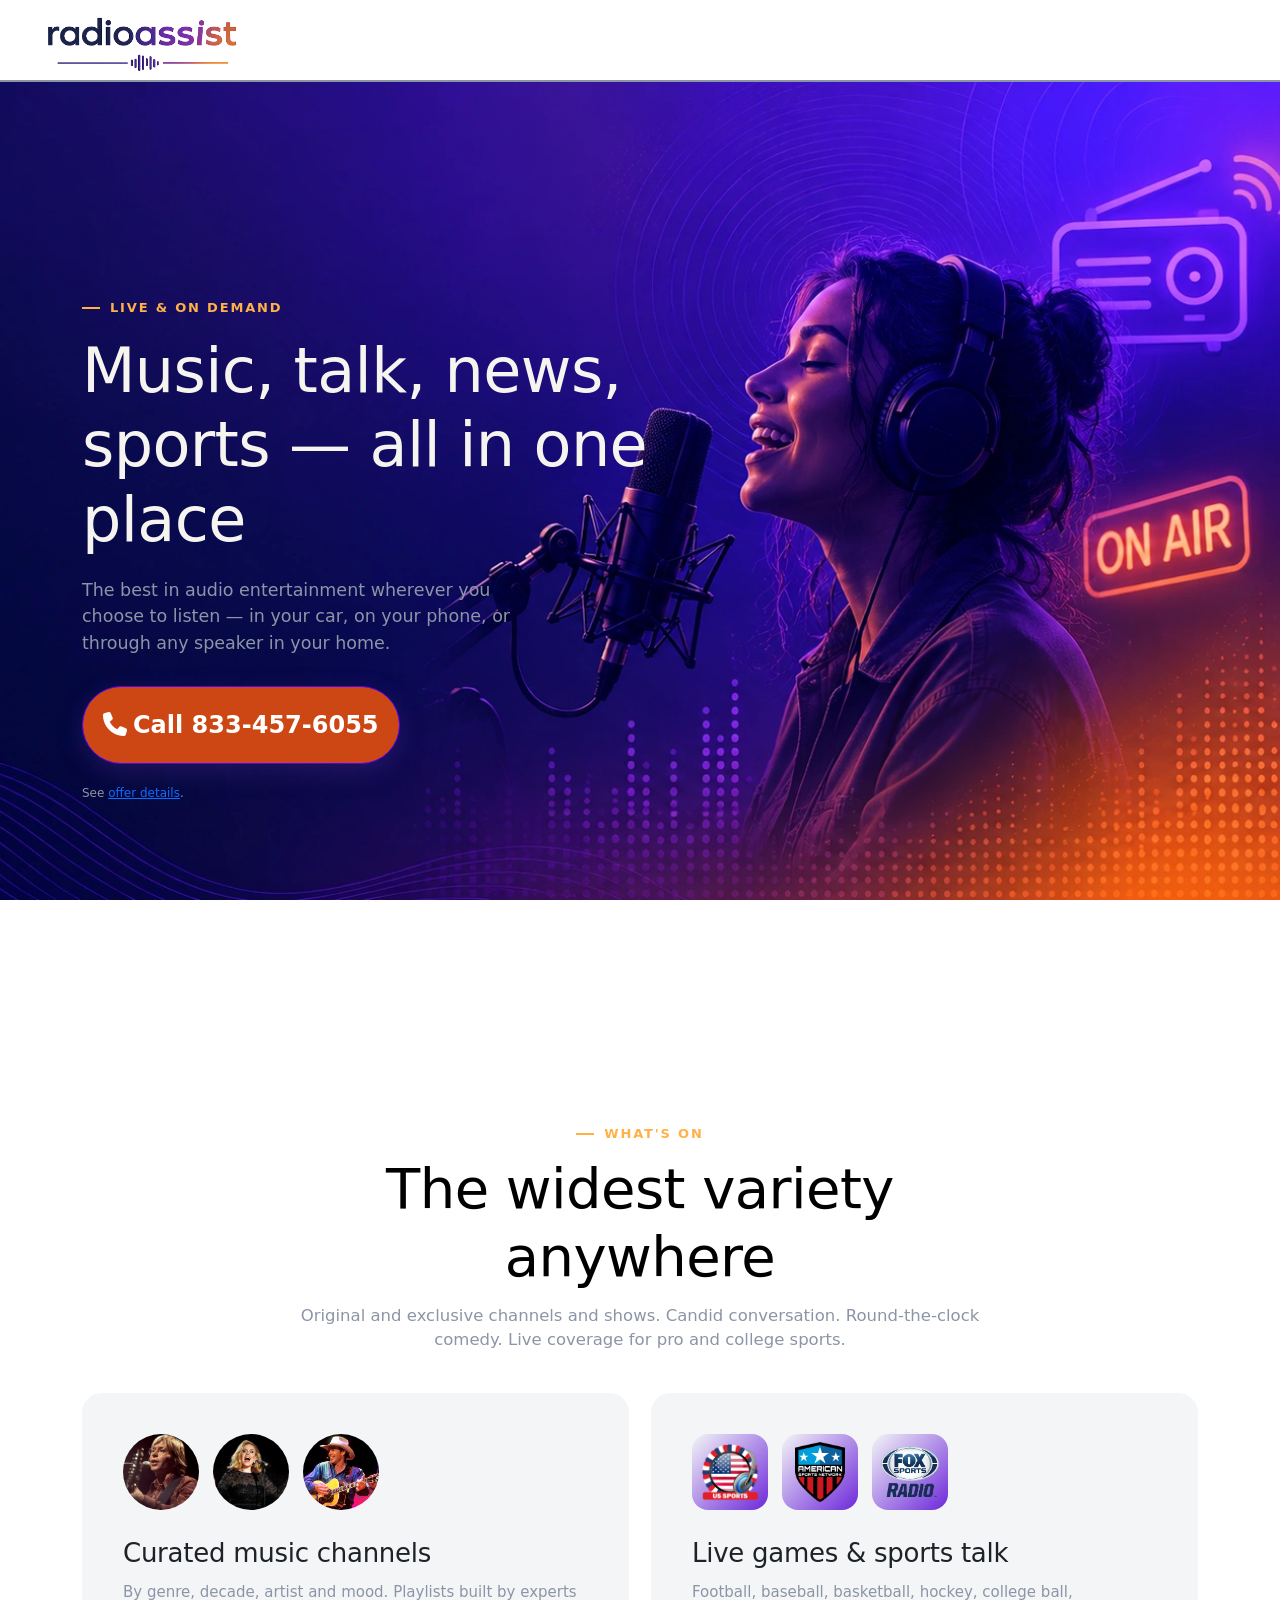
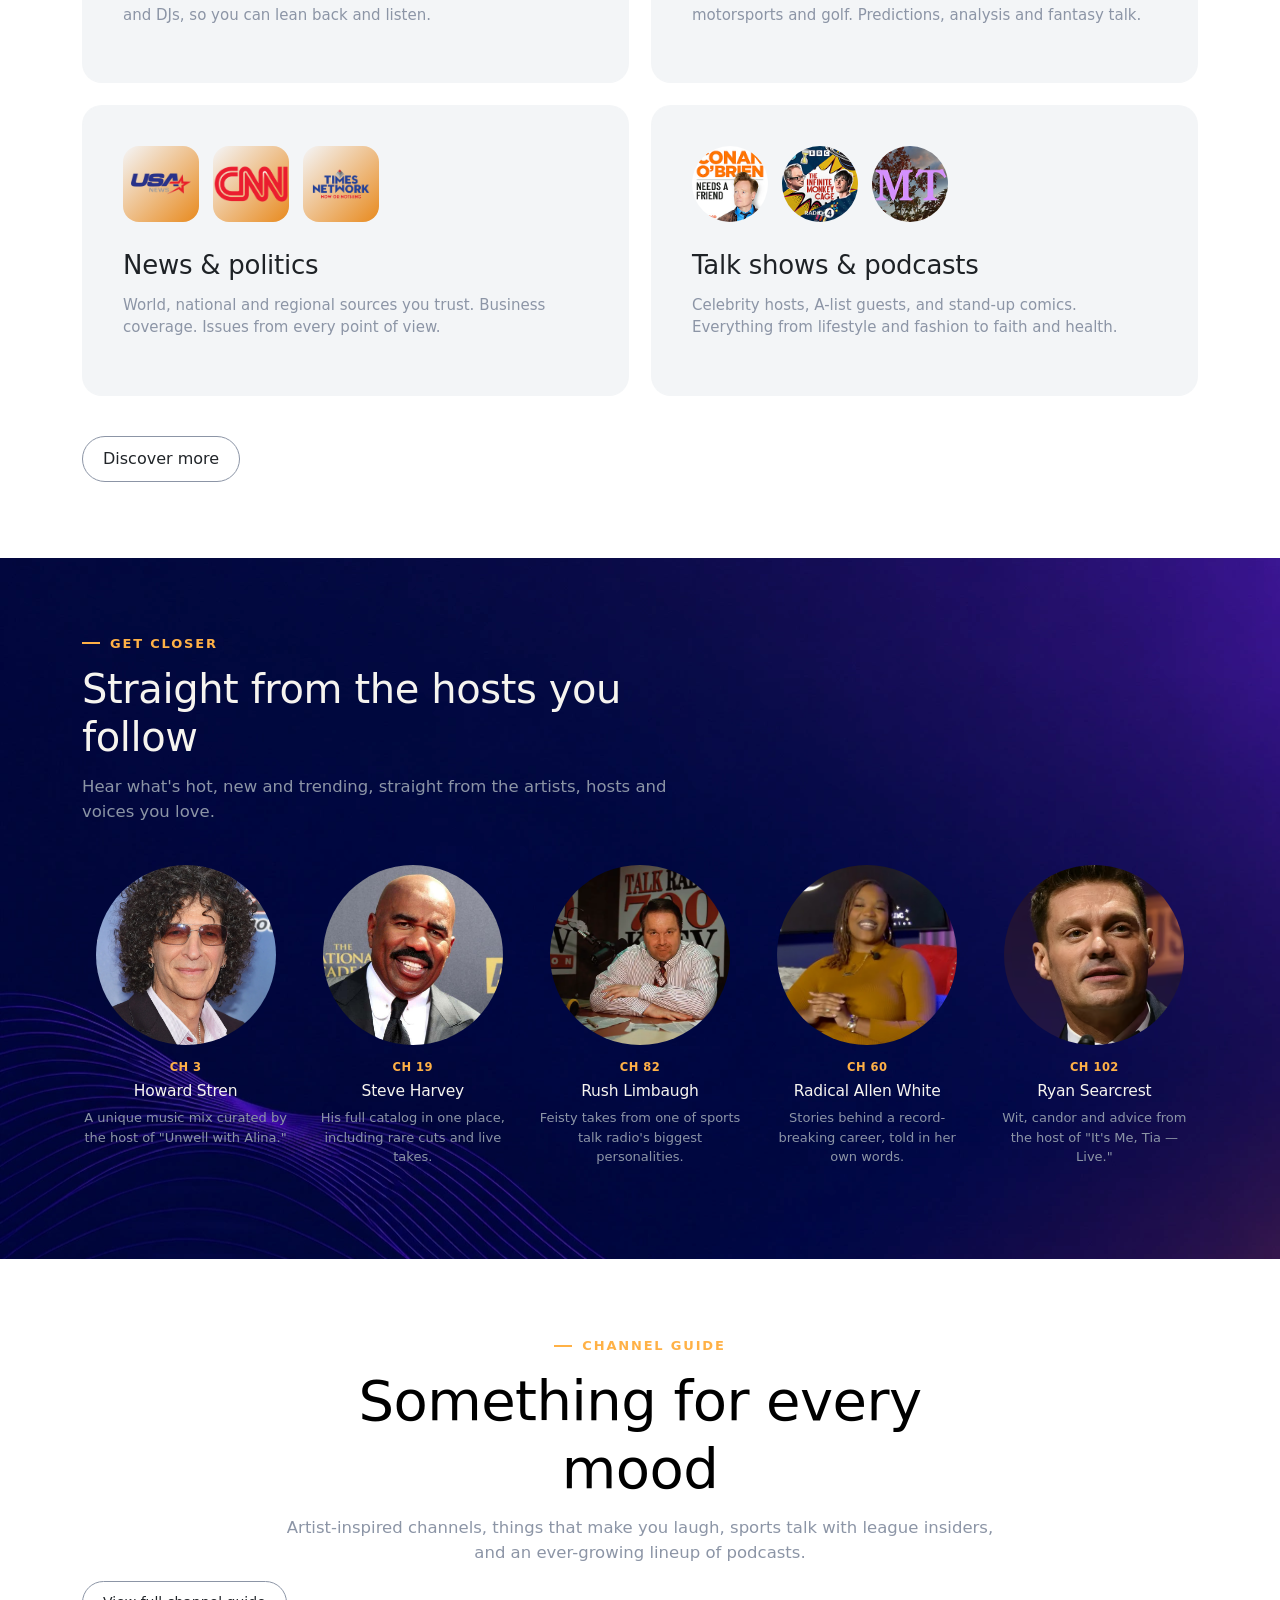
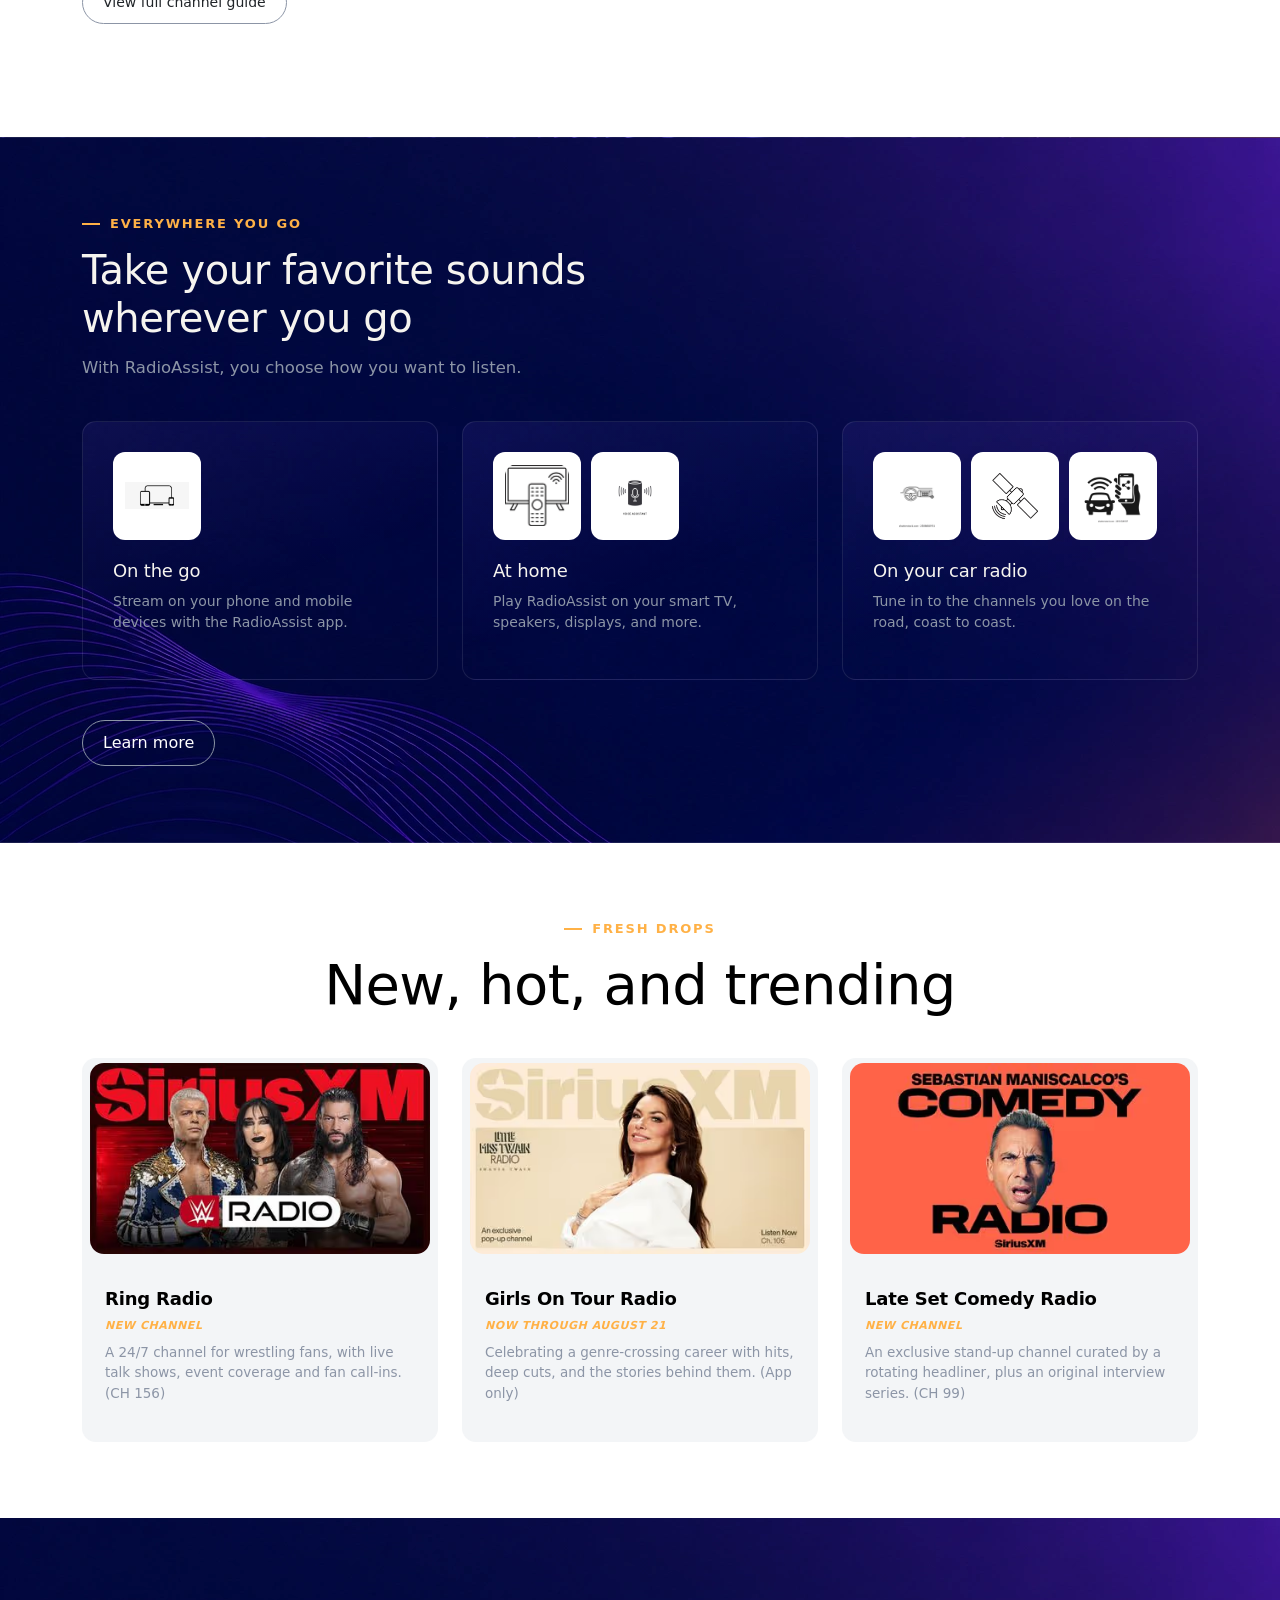
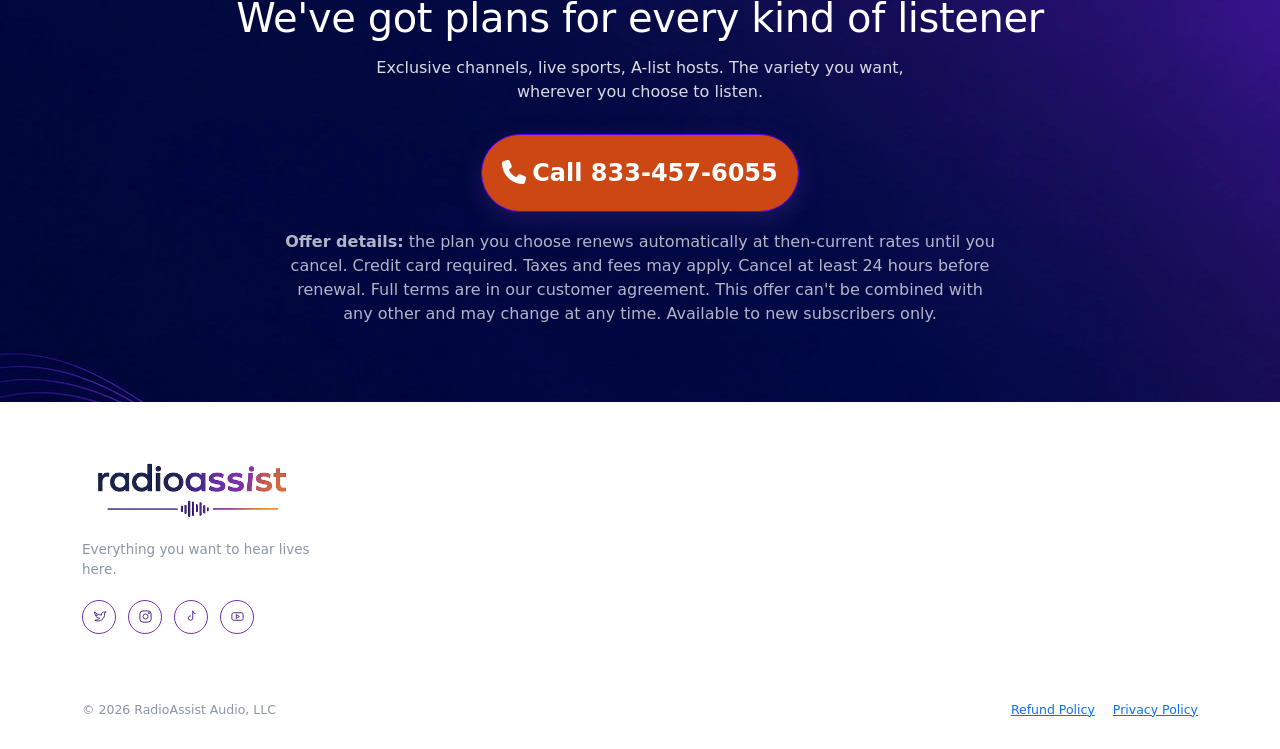
==== index.html @ c37bc94a "Added new hero page" ====
<!DOCTYPE html>
<html lang="en">

<head>
  <meta charset="UTF-8">
  <meta name="viewport" content="width=device-width, initial-scale=1.0">
  <title>RadioAssist — Everything You Want to Hear Lives Here</title>
  <link rel="preconnect" href="https://fonts.googleapis.com">
  <link rel="stylesheet" href="/assets/styles/style.css"/>
  <link href="https://cdn.jsdelivr.net/npm/bootstrap@5.3.8/dist/css/bootstrap.min.css" rel="stylesheet" integrity="sha384-sRIl4kxILFvY47J16cr9ZwB07vP4J8+LH7qKQnuqkuIAvNWLzeN8tE5YBujZqJLB" crossorigin="anonymous">
  <link rel="preload" as="image" href="/assets/images/banner.webp">
  <link rel="preload" as="image" href="/assets/images/banner1.webp">
  <script src="https://cdnjs.cloudflare.com/ajax/libs/jquery/3.7.1/jquery.min.js"></script>
  <link rel="stylesheet" href="https://cdnjs.cloudflare.com/ajax/libs/font-awesome/6.7.2/css/all.min.css">
</head>

<body>

  <div class="stage">
    <div class="mark">
      <img src="[data-uri]" alt="radioassist logo">
    </div>

    <div class="bar" aria-hidden="true">
      <div class="seg g1"></div>
      <div class="seg g1"></div>
      <div class="seg g2"></div>
      <div class="seg g2"></div>
      <div class="seg g3"></div>
      <div class="seg g3"></div>
      <div class="seg g3"></div>
      <div class="seg g4"></div>
      <div class="seg g4"></div>
      <div class="seg g4"></div>
      <div class="seg g4"></div>
      <div class="seg g4"></div>
    </div>

    <p class="word"><b>radio</b>assist</p>
    <p class="status" id="statusText">loading</p>
  </div>



  <div class="main-content hide">
    <header>
      <nav>
        <a href="#" class="logo"><img class="logo" src="/assets/images/logo.png"/></a>
      </nav>
    </header>

    <div id="top"></div>

    <section class="hero">
      <div class="hero-bg"></div>
      <div class="hero-figure"></div>
      <div class="container hero-inner">
        <div class="hero-copy">
          <div class="eyebrow">Live &amp; on demand</div>
          <h1>Music, talk, news, sports — all in one place</h1>
          <p class="lead">The best in audio entertainment wherever you choose to listen — in your car, on your phone, or
            through any speaker in your home.</p>
          <div class="hero-actions">
            <a href="tel:+1833-457-6055" class="btn btn-primary"><i class="fa-solid fa-phone" style="padding-right: 6px;"></i>Call 833-457-6055</a>
            <!-- <a href="#plans" class="btn btn-ghost">Calls Us For Best Offers</a> -->
            <div class="fine">See <a href="#offer-details">offer details</a>.</div>
          </div>
        </div>
      </div>
      <!-- <div class="hero-caption">
        <div class="swatch"></div>
        <div>
          <div class="tag">Live session</div>
          <h4>RadioAssist presents The Wildwood Sessions, live from Austin</h4>
        </div>
      </div> -->
    </section>

    <section id="variety">
      <div class="container">
        <div class="section-head centered">
          <div class="eyebrow">What's on</div>
          <h2 style="color: #000;">The widest variety anywhere</h2>
          <p>Original and exclusive channels and shows. Candid conversation. Round-the-clock comedy. Live coverage for pro
            and college sports.</p>
        </div>
        <div class="variety-grid">
          <div class="variety-card">
            <div class="variety-avatars">
              <div class="avatar"><img src="/assets/images/m1.webp"/></div>
              <div class="avatar"><img src="/assets/images/m2.jpg"/></div>
              <div class="avatar"><img src="/assets/images/m3.webp"/></div>
            </div>
            <h4>Curated music channels</h4>
            <p>By genre, decade, artist and mood. Playlists built by experts and DJs, so you can lean back and listen.</p>
          </div>
          <div class="variety-card">
            <div class="variety-avatars">
              <div class="avatar sports"><img src="/assets/images/s1.png"/></div>
              <div class="avatar sports"><img src="/assets/images/s2.png"/></div>
              <div class="avatar sports"><img src="/assets/images/s3.webp"/></div>
            </div>
            <h4>Live games &amp; sports talk</h4>
            <p>Football, baseball, basketball, hockey, college ball, motorsports and golf. Predictions, analysis and
              fantasy talk.</p>
          </div>
          <div class="variety-card">
            <div class="variety-avatars">
              <div class="avatar news"><img src="/assets/images/n1.png"/></div>
              <div class="avatar news"><img src="/assets/images/n2.png"/></div>
              <div class="avatar news"><img src="/assets/images/n3.png"/></div>
            </div>
            <h4>News &amp; politics</h4>
            <p>World, national and regional sources you trust. Business coverage. Issues from every point of view.</p>
          </div>
          <div class="variety-card">
            <div class="variety-avatars">
              <div class="avatar"><img src="/assets/images/p1.jpg"/></div>
              <div class="avatar"><img src="/assets/images/p2.jpg"/></div>
              <div class="avatar"><img src="/assets/images/p3.jpg"/></div>
            </div>
            <h4>Talk shows &amp; podcasts</h4>
            <p>Celebrity hosts, A-list guests, and stand-up comics. Everything from lifestyle and fashion to faith and
              health.</p>
          </div>
        </div>
        <div class="section-foot"><a href="#mosaic" class="btn btn-ghost">Discover more</a></div>
      </div>
    </section>

    <section style="background-image: url('/assets/images/banner1.webp')">
      <div class="container">
        <div class="section-head">
          <div class="eyebrow">Get closer</div>
          <h2>Straight from the hosts you follow</h2>
          <p>Hear what's hot, new and trending, straight from the artists, hosts and voices you love.</p>
        </div>
        <div class="host-grid">
          <div class="host-card">
            <div class="avatar"><img src="/assets/images/h1.webp"/></div>
            <div class="ch">CH 3</div>
            <h4>Howard Stren</h4>
            <p>A unique music mix curated by the host of "Unwell with Alina."</p>
          </div>
          <div class="host-card">
            <div class="avatar"><img src="/assets/images/h2.jpeg"/></div>
            <div class="ch">CH 19</div>
            <h4>Steve Harvey</h4>
            <p>His full catalog in one place, including rare cuts and live takes.</p>
          </div>
          <div class="host-card">
            <div class="avatar"><img src="/assets/images/h3.webp"/></div>
            <div class="ch">CH 82</div>
            <h4>Rush Limbaugh</h4>
            <p>Feisty takes from one of sports talk radio's biggest personalities.</p>
          </div>
          <div class="host-card">
            <div class="avatar"><img src="/assets/images/h5.jpg"/></div>
            <div class="ch">CH 60</div>
            <h4>Radical Allen White</h4>
            <p>Stories behind a record-breaking career, told in her own words.</p>
          </div>
          <div class="host-card">
            <div class="avatar"><img src="/assets/images/h4.avif"/></div>
            <div class="ch">CH 102</div>
            <h4>Ryan Searcrest</h4>
            <p>Wit, candor and advice from the host of "It's Me, Tia — Live."</p>
          </div>
        </div>
      </div>
    </section>

    <section id="mosaic" style="border-top:1px solid var(--line); border-bottom:1px solid var(--line);">
      <div class="container">
        <div class="carousel-head">
          <div class="section-head centered" style="margin-bottom:0;">
            <div class="eyebrow">Channel guide</div>
            <h2 style="color: #000;">Something for every mood</h2>
            <p>Artist-inspired channels, things that make you laugh, sports talk with league insiders, and an ever-growing
              lineup of podcasts.</p>
          </div>
          <a href="#" class="btn btn-ghost btn-sm">View full channel guide</a>
        </div>
        <!-- <div class="mosaic">
          <div class="mosaic-tile">
            <div class="ch-num">CH 74</div>
            <div class="ch-name">Soul Junction</div>
            <div class="ch-tag">Classic R&amp;B, hosted live</div>
          </div>
          <div class="mosaic-tile">
            <div class="ch-num">CH 146</div>
            <div class="ch-name">Road Dog Radio</div>
            <div class="ch-tag">Trucking talk &amp; trivia</div>
          </div>
          <div class="mosaic-tile">
            <div class="ch-num">CH 99</div>
            <div class="ch-name">Late Set Comedy</div>
            <div class="ch-tag">Stand-up, uncut</div>
          </div>
          <div class="mosaic-tile">
            <div class="ch-num">CH 69</div>
            <div class="ch-name">On Broadway</div>
            <div class="ch-tag">Show tunes &amp; scores</div>
          </div>
          <div class="mosaic-tile">
            <div class="ch-num">CH 460</div>
            <div class="ch-name">Quiet Hours</div>
            <div class="ch-tag">Reflection &amp; sermons</div>
          </div>
          <div class="mosaic-tile">
            <div class="ch-num">CH 84</div>
            <div class="ch-name">College Sports Radio</div>
            <div class="ch-tag">Campus play-by-play</div>
          </div>
          <div class="mosaic-tile">
            <div class="ch-num">CH 87</div>
            <div class="ch-name">Fantasy Desk</div>
            <div class="ch-tag">Fantasy sports talk</div>
          </div>
          <div class="mosaic-tile">
            <div class="ch-num">CH 144</div>
            <div class="ch-name">Seoul Sound</div>
            <div class="ch-tag">K-music &amp; news</div>
          </div>
          <div class="mosaic-tile">
            <div class="ch-num">CH 132</div>
            <div class="ch-name">Business Hour</div>
            <div class="ch-tag">Money &amp; markets</div>
          </div>
          <div class="mosaic-tile">
            <div class="ch-num">CH 103</div>
            <div class="ch-name">Faction Talk</div>
            <div class="ch-tag">Unfiltered opinion</div>
          </div>
          <div class="mosaic-tile">
            <div class="ch-num">CH 2</div>
            <div class="ch-name">Hits Non-Stop</div>
            <div class="ch-tag">Pop, now to next</div>
          </div>
          <div class="mosaic-tile">
            <div class="ch-num">CH 45</div>
            <div class="ch-name">Shade Radio</div>
            <div class="ch-tag">Hip-hop, uncensored</div>
          </div>
          <div class="mosaic-tile">
            <div class="ch-num">CH 8</div>
            <div class="ch-name">Rewind 80s</div>
            <div class="ch-tag">Pop hits, retro era</div>
          </div>
          <div class="mosaic-tile">
            <div class="ch-num">CH 152</div>
            <div class="ch-name">Caliente</div>
            <div class="ch-tag">Tropical Latin hits</div>
          </div>
          <div class="mosaic-tile">
            <div class="ch-num">CH 75</div>
            <div class="ch-name">Bluesville</div>
            <div class="ch-tag">Blues, past &amp; present</div>
          </div>
          <div class="mosaic-tile">
            <div class="ch-num">CH 148</div>
            <div class="ch-name">Radio Classics</div>
            <div class="ch-tag">Vintage drama &amp; comedy</div>
          </div>
          <div class="mosaic-tile">
            <div class="ch-num">CH 110</div>
            <div class="ch-name">House Call Radio</div>
            <div class="ch-tag">Real doctors, real talk</div>
          </div>
          <div class="mosaic-tile">
            <div class="ch-num">CH 56</div>
            <div class="ch-name">The Highway</div>
            <div class="ch-tag">Next-gen country</div>
          </div>
        </div> -->
      </div>
    </section>

    <section style="background-image: url('/assets/images/banner1.webp'); border-top:1px solid var(--line); border-bottom:1px solid var(--line);">
      <div class="container">
        <div class="section-head">
          <div class="eyebrow">Everywhere you go</div>
          <h2>Take your favorite sounds wherever you go</h2>
          <p>With RadioAssist, you choose how you want to listen.</p>
        </div>
        <div class="listen-grid">
          <div class="listen-card">
            <div class="image-holder">          
              <img src="/assets/images/o1.png"/>
            </div>
            <h4>On the go</h4>
            <p>Stream on your phone and mobile devices with the RadioAssist app.</p>
          </div>
          <div class="listen-card">
            <div style="display: flex; column-gap: 10px; flex-wrap: wrap;">
              <div class="image-holder">  
                <img src="/assets/images/o2.jpg"/>
              </div>
              <div class="image-holder">  
                <img src="/assets/images/o3.jpg"/>
              </div>
            </div>
            <h4>At home</h4>
            <p>Play RadioAssist on your smart TV, speakers, displays, and more.</p>
          </div>
          <div class="listen-card">
            <div style="display: flex; column-gap: 10px; flex-wrap: wrap;">
              <div class="image-holder">  
                <img src="/assets/images/o4.webp"/>
              </div>
              <div class="image-holder">  
                <img src="/assets/images/o5.jpg"/>
              </div>
              <div class="image-holder">  
                <img src="/assets/images/o6.webp"/>
              </div>
            </div>
            <h4>On your car radio</h4>
            <p>Tune in to the channels you love on the road, coast to coast.</p>
          </div>
        </div>
        <div class="section-foot"><a href="#" class="btn btn-ghost devices" style="color: #fff;">Learn more</a></div>
      </div>
    </section>

    <section>
      <div class="container">
        <div class="section-head centered">
          <div class="eyebrow">Fresh drops</div>
          <h2 style="color: #000;">New, hot, and trending</h2>
        </div>
        <div class="trend-grid">
          <div class="trend-card">
            <div class="tile-thumb"><img src="/assets/images/b1.avif"/></div>
            <div class="trend-body">
              <h4 style="color: #000;">Ring Radio</h4>
              <div class="tag">New channel</div>
              <p>A 24/7 channel for wrestling fans, with live talk shows, event coverage and fan call-ins. (CH 156)</p>
            </div>
          </div>
          <div class="trend-card">
            <div class="tile-thumb"><img src="/assets/images/b2.avif"/></div>
            <div class="trend-body">
              <h4 style="color: #000;">Girls On Tour Radio</h4>
              <div class="tag">Now through August 21</div>
              <p>Celebrating a genre-crossing career with hits, deep cuts, and the stories behind them. (App only)</p>
            </div>
          </div>
          <div class="trend-card">
            <div class="tile-thumb"><img src="/assets/images/b3.avif"/></div>
            <div class="trend-body">
              <h4 style="color: #000;">Late Set Comedy Radio</h4>
              <div class="tag">New channel</div>
              <p>An exclusive stand-up channel curated by a rotating headliner, plus an original interview series. (CH 99)
              </p>
            </div>
          </div>
        </div>
      </div>
    </section>
    <section class="cta-band" id="plans" style="background-image: url('/assets/images/banner1.webp')">
    <div class="container">
      <h2>We've got plans for every kind of listener</h2>
      <p>Exclusive channels, live sports, A-list hosts. The variety you want, wherever you choose to listen.</p>
      <div class="hero-actions">
        <a href="tel:+1833-457-6055" class="btn btn-primary"><i class="fa-solid fa-phone" style="padding-right: 6px;"></i>Call 833-457-6055</a>
        <!-- <a href="#" class="btn btn-ghost" style="border-color:rgba(255,255,255,0.4);">Calls Us For Best Offers</a> -->
      </div>
      <p class="fine" id="offer-details"><strong>Offer details:</strong> the plan you choose renews automatically at
        then-current rates until you cancel. Credit card required. Taxes and fees may apply. Cancel at least 24 hours
        before renewal. Full terms are in our customer agreement. This offer can't be combined with any other and may
        change at any time. Available to new subscribers only.</p>
    </div>
    </section>

    <footer>
      <div class="container">
        <div class="footer-grid">
          <div class="footer-brand">
            <a href="#top" class="logo"><img class="logo" src="/assets/images/logo.png"/></a>
            <p>Everything you want to hear lives here.</p>
            <div class="social-row">
              <a href="#" aria-label="Twitter"><svg viewBox="0 0 24 24" fill="none" stroke="#F6F4EF" stroke-width="1.6">
                  <path
                    d="M22 4s-.7 2-2 3c1.4 8.6-7.7 15-15.3 11 3-.2 6-1.4 7.6-3.4-3 .3-5.7-1.7-6.6-4.2 1 .2 2 .1 2.8-.2C4.8 9.6 3.6 7 4 4.7c3 3 7 4.8 11.3 5-1-4.3 4.3-6.6 6.7-3.4Z" />
                </svg></a>
              <a href="#" aria-label="Instagram"><svg viewBox="0 0 24 24" fill="none" stroke="#F6F4EF" stroke-width="1.6">
                  <rect x="3" y="3" width="18" height="18" rx="5" />
                  <circle cx="12" cy="12" r="4" />
                  <circle cx="17.5" cy="6.5" r="1" />
                </svg></a>
              <a href="#" aria-label="TikTok"><svg viewBox="0 0 24 24" fill="none" stroke="#F6F4EF" stroke-width="1.6">
                  <path d="M14 3v11.5a3.5 3.5 0 1 1-3-3.46" />
                  <path d="M14 3c.5 2.5 2.3 4.2 4.5 4.4" />
                </svg></a>
              <a href="#" aria-label="YouTube"><svg viewBox="0 0 24 24" fill="none" stroke="#F6F4EF" stroke-width="1.6">
                  <rect x="3" y="6" width="18" height="12" rx="3" />
                  <path d="m10 9 5 3-5 3V9Z" />
                </svg></a>
            </div>
          </div>
        </div>
        <div class="footer-bottom">
          <span>© 2026 RadioAssist Audio, LLC</span>
          <div class="legal-links">
            <a href="refund-policy.html">Refund Policy</a>
            <a href="privacy-policy.html">Privacy Policy</a>
          </div>
        </div>
      </div>
    </footer>
  </div>

  <!-- <script>
    $(function () {
      $('#burgerBtn').on('click', function () { $('#mobileMenu').addClass('open'); });
      $('#closeMenu').on('click', function () { $('#mobileMenu').removeClass('open'); });
      $('#mobileMenu a').on('click', function () { $('#mobileMenu').removeClass('open'); });

      $('#carNext').on('click', function () { $('#carTrack').animate({ scrollLeft: '+=280' }, 300); });
      $('#carPrev').on('click', function () { $('#carTrack').animate({ scrollLeft: '-=280' }, 300); });

      $('a[href^="#"]').on('click', function (e) {
        var id = this.getAttribute('href');
        if (id.length > 1) {
          var target = $(id);
          if (target.length) {
            e.preventDefault();
            $('html, body').animate({ scrollTop: target.offset().top - 60 }, 400);
          }
        }
      });
    });
  </script> -->

  <script>
  // cycle the status word in sync with the same 3.6s loop
  jQuery(document).ready (function() {
    jQuery(".stage").addClass("hide");
    jQuery(".main-content")
        .removeClass("hide")
        .addClass("show");
  });
  const statusEl = document.getElementById('statusText');
  const labels = ['loading', 'loading', 'loading', 'loading', 'loading', 'ready'];
  let i = 0;
  const statusInterval = setInterval(() => {
    const stage = document.querySelector(".stage");

    // Stop updating once the preloader is hidden
    if (stage.classList.contains("hide")) {
        clearInterval(statusInterval);
        return;
    }

    statusEl.textContent = labels[i];
    i = (i + 1) % labels.length;
}, 600);
</script>

</body>

</html>
---- assets/styles/style.css ----
:root {
    --navy: #0D1321;
    --navy-soft: #161F35;
    --navy-deep: #080B15;
    --purple: #4e2a93;
    --violet-dim: #5A44B8;
    --amber: #FFB146;
    --paper: #F6F4EF;
    --slate: #8C95A6;
    --base-surface: #f3f5f7;
    --base-surface-strong: #e5e8ec;
    --slate-dark: #4B5468;
    --line: rgba(246, 244, 239, 0.10);
    --font-display: 'Geist', system-ui, sans-serif;
    --font-body: 'Geist', system-ui, sans-serif;
    --base-contrast: #1e2226;
    --radius: 14px;
    --container: 1320px;
    --link: #1b1533;
    --indigo: #382488;
    --violet: #602DB2;
    --lilac: #8b5fc9;
    --clay: #c9744f;
    --paper-soft: #150f2c;
}

* {
    box-sizing: border-box;
    margin: 0;
    padding: 0;
}

html {
    scroll-behavior: smooth;
}

body {
    font-family: var(--font-body);
    background: var(--navy);
    color: var(--paper) !important;
    line-height: 1.55;
    -webkit-font-smoothing: antialiased;
}

.show{
    display: block !important;
}

.hide{
    display: none !important;
}

.stage {
    display: flex;
    flex-direction: column;
    align-items: center;
    gap: 28px;
    padding: 40px;
    height: 100vh;
    justify-content: center;
    background: radial-gradient(120% 140% at 50% 20%, var(--paper-soft) 0%, #0e0a1f 65%);
}

/* ---------- logo ---------- */
.mark {
    position: relative;
    width: 132px;
    height: 132px;
    filter: drop-shadow(0 0 0px rgba(140, 95, 201, 0));
    animation: markGlow 3.6s ease-in-out infinite;
}

.mark img {
    width: 100%;
    height: 100%;
    display: block;
}

@keyframes markGlow {

    0%,
    83.32% {
        filter: drop-shadow(0 0 0px rgba(160, 110, 220, 0));
        transform: scale(1);
    }

    88% {
        filter: drop-shadow(0 0 22px rgba(170, 120, 230, 0.85));
        transform: scale(1.035);
    }

    94% {
        filter: drop-shadow(0 0 34px rgba(230, 150, 110, 0.75));
        transform: scale(1.05);
    }

    100% {
        filter: drop-shadow(0 0 0px rgba(160, 110, 220, 0));
        transform: scale(1);
    }
}

/* ---------- wordmark ---------- */
.word {
    font-size: 15px;
    letter-spacing: 0.42em;
    text-transform: uppercase;
    color: #cfc4ec;
    opacity: 0.75;
    margin: 0;
}

.word b {
    background: linear-gradient(90deg, var(--lilac), var(--clay), var(--amber));
    -webkit-background-clip: text;
    background-clip: text;
    color: transparent;
    font-weight: 700;
}

/* ---------- segmented bar ---------- */
.bar {
    display: flex;
    gap: 6px;
    padding: 6px;
    border-radius: 10px;
    background: rgba(255, 255, 255, 0.03);
}

.seg {
    width: 14px;
    height: 22px;
    border-radius: 3px;
    background: rgba(255, 255, 255, 0.08);
    border: 1px solid rgba(255, 255, 255, 0.10);
    transition: none;
}

/* Each segment "switches on" at the moment its frame threshold hits,
     and switches off again exactly at loop restart (0%). */
.seg {
    animation-duration: 3.6s;
    animation-iteration-count: infinite;
    animation-timing-function: steps(1, end);
}

.g1 {
    animation-name: onAt1667;
}

/* frame 2 → 2 blocks   */
.g2 {
    animation-name: onAt3333;
}

/* frame 3 → 4 blocks   */
.g3 {
    animation-name: onAt5000;
}

/* frame 4 → 7 blocks   */
.g4 {
    animation-name: onAt6667;
}

/* frame 5 → 12 blocks  */

@keyframes onAt1667 {
    0% {
        background: rgba(255, 255, 255, 0.08);
        box-shadow: none;
    }

    16.67% {
        background: linear-gradient(180deg, var(--lilac), var(--violet));
        box-shadow: 0 0 8px rgba(140, 95, 201, 0.55);
    }

    83.32% {
        background: linear-gradient(180deg, var(--lilac), var(--violet));
        box-shadow: 0 0 8px rgba(140, 95, 201, 0.55);
    }

    88% {
        background: linear-gradient(180deg, var(--amber), var(--clay));
        box-shadow: 0 0 16px rgba(232, 152, 95, 0.85);
    }

    100% {
        background: rgba(255, 255, 255, 0.08);
        box-shadow: none;
    }
}

@keyframes onAt3333 {
    0% {
        background: rgba(255, 255, 255, 0.08);
        box-shadow: none;
    }

    33.33% {
        background: linear-gradient(180deg, var(--lilac), var(--violet));
        box-shadow: 0 0 8px rgba(140, 95, 201, 0.55);
    }

    83.32% {
        background: linear-gradient(180deg, var(--lilac), var(--violet));
        box-shadow: 0 0 8px rgba(140, 95, 201, 0.55);
    }

    88% {
        background: linear-gradient(180deg, var(--amber), var(--clay));
        box-shadow: 0 0 16px rgba(232, 152, 95, 0.85);
    }

    100% {
        background: rgba(255, 255, 255, 0.08);
        box-shadow: none;
    }
}

@keyframes onAt5000 {
    0% {
        background: rgba(255, 255, 255, 0.08);
        box-shadow: none;
    }

    50% {
        background: linear-gradient(180deg, var(--lilac), var(--violet));
        box-shadow: 0 0 8px rgba(140, 95, 201, 0.55);
    }

    83.32% {
        background: linear-gradient(180deg, var(--lilac), var(--violet));
        box-shadow: 0 0 8px rgba(140, 95, 201, 0.55);
    }

    88% {
        background: linear-gradient(180deg, var(--amber), var(--clay));
        box-shadow: 0 0 16px rgba(232, 152, 95, 0.85);
    }

    100% {
        background: rgba(255, 255, 255, 0.08);
        box-shadow: none;
    }
}

@keyframes onAt6667 {
    0% {
        background: rgba(255, 255, 255, 0.08);
        box-shadow: none;
    }

    66.67% {
        background: linear-gradient(180deg, var(--lilac), var(--violet));
        box-shadow: 0 0 8px rgba(140, 95, 201, 0.55);
    }

    83.32% {
        background: linear-gradient(180deg, var(--lilac), var(--violet));
        box-shadow: 0 0 8px rgba(140, 95, 201, 0.55);
    }

    88% {
        background: linear-gradient(180deg, var(--amber), var(--clay));
        box-shadow: 0 0 16px rgba(232, 152, 95, 0.85);
    }

    100% {
        background: rgba(255, 255, 255, 0.08);
        box-shadow: none;
    }
}

.status {
    font-size: 11px;
    letter-spacing: 0.2em;
    color: rgba(207, 196, 236, 0.55);
    text-transform: uppercase;
    height: 14px;
}

img {
    max-width: 100%;
    display: block;
}

a {
    color: inherit;
    text-decoration: none;
}

ul {
    list-style: none;
}

button {
    font-family: inherit;
    cursor: pointer;
    border: none;
    background: none;
    color: inherit;
}

.container {
    max-width: var(--container);
    margin: 0 auto;
    padding: 0 32px;
}

h1,
h2,
h3,
h4 {
    font-family: var(--font-display);
    font-weight: 700;
    line-height: 1.12;
    letter-spacing: -0.01em;
}

.eyebrow {
    font-family: var(--font-display);
    font-size: 13px;
    font-weight: 600;
    letter-spacing: 0.14em;
    text-transform: uppercase;
    color: var(--amber);
    display: flex;
    align-items: center;
    gap: 10px;
}

.eyebrow::before {
    content: "";
    width: 18px;
    height: 2px;
    background: var(--amber);
    display: inline-block;
}

.btn {
    display: inline-flex;
    align-items: center;
    justify-content: center;
    gap: 8px;
    padding: 14px 26px;
    border-radius: 999px;
    font-family: var(--font-display);
    font-weight: 600;
    font-size: 15px;
    transition: transform .18s ease, box-shadow .18s ease, background .18s ease;
    white-space: nowrap;
}

.btn-primary {
    background: #cd4715 !important;
    color: #fff;
    box-shadow: 0 8px 24px rgb(78 42 147 / 35%);
    border: 1px solid #5500f7 !important;
    font-size: 24px !important;
    font-weight: bold !important;
    padding: 20px !important;
    border-radius: 40px !important;
}

.btn-primary:hover {
    transform: translateY(-2px);
    box-shadow: 0 12px 30px rgba(123, 92, 250, 0.45);
}

.btn-ghost {
    background: transparent;
    color: var(--paper);
    border: 1px solid var(--line);
}

.btn-ghost:hover {
    background: rgba(246, 244, 239, 0.06);
}

.btn-amber {
    background: var(--amber);
    color: var(--navy);
}

.btn-amber:hover {
    transform: translateY(-2px);
}

.btn-sm {
    padding: 10px 20px;
    font-size: 13.5px;
}

section {
    padding: 76px 0;
    position: relative;
}

.section-head {
    max-width: 640px;
    margin-bottom: 40px;
}

.section-head.centered {
    max-width: 720px;
    margin-left: auto;
    margin-right: auto;
    text-align: center;
}

.section-head.centered .eyebrow {
    justify-content: center;
}

.section-head.centered h2 {
    font-size: clamp(34px, 5vw, 56px);
}

.section-head h2 {
    font-size: clamp(28px, 3.6vw, 40px);
    margin-top: 12px;
}

.section-head p {
    color: var(--slate);
    font-size: 16.5px;
    margin-top: 14px;
}

.section-foot {
    margin-top: 40px;
}

.avatar {
    width: 100%;
    aspect-ratio: 1/1;
    border-radius: 50% !important;
    display: flex;
    align-items: center;
    justify-content: center;
    font-family: var(--font-display);
    font-weight: 700;
    color: #fff;
    font-size: 15px;
    flex-shrink: 0;
}

.tile-thumb {
    width: 100%;
    aspect-ratio: 4/3;
    border-radius: var(--radius);
    display: flex;
    align-items: center;
    justify-content: center;
    font-family: var(--font-display);
    font-weight: 700;
    color: rgba(255, 255, 255, 0.9);
    font-size: 14px;
}

.utility-bar {
    background: var(--navy-deep);
    border-bottom: 1px solid var(--line);
    font-size: 13px;
}

.utility-bar .container {
    display: flex;
    align-items: center;
    justify-content: space-between;
    padding-top: 9px;
    padding-bottom: 9px;
}

.utility-bar .u-left {
    display: flex;
    gap: 22px;
    color: var(--slate);
}

.utility-bar .u-left a:hover {
    color: var(--paper);
}

.utility-bar .u-right a {
    font-weight: 600;
    color: var(--amber);
}

@media (max-width:680px) {
    .utility-bar .u-left {
        display: none;
    }
}

header {
    position: sticky;
    top: 0;
    z-index: 100;
    background: #fff;
    border-bottom: 2px solid var(--slate);
}

nav {
    display: flex;
    align-items: center;
    gap: 28px;
    padding: 16px 32px 0px;
    max-width: var(--container);
    backdrop-filter: blur(14px);
    border-bottom: 1px solid var(--line);
}

.logo {
    display: flex;
    align-items: center;
    gap: 10px;
    font-weight: 700;
    font-size: 20px;
    letter-spacing: -0.02em;
    flex-shrink: 0;
    width: 220px;
}

.nav-links {
    display: flex;
    gap: 26px;
    align-items: center;
    flex: 1;
}

.nav-links a {
    font-size: 14px;
    font-weight: 500;
    color: var(--slate);
    transition: color .15s ease;
}

.nav-links a:hover {
    color: var(--paper);
}

.nav-search {
    display: flex;
    align-items: center;
    gap: 8px;
    border: 1px solid var(--line);
    border-radius: 999px;
    padding: 8px 14px;
    color: var(--slate);
    font-size: 13.5px;
    width: 190px;
}

.nav-search svg {
    width: 15px;
    height: 15px;
    flex-shrink: 0;
}

.nav-search input {
    background: transparent;
    border: none;
    outline: none;
    color: var(--paper);
    font-size: 13.5px;
    width: 100%;
}

.nav-cta {
    display: flex;
    align-items: center;
    gap: 10px;
    flex-shrink: 0;
}

.burger {
    display: none;
    flex-direction: column;
    gap: 5px;
}

.burger span {
    width: 22px;
    height: 2px;
    background: var(--paper);
}

@media (max-width:980px) {
    .nav-search {
        display: none;
    }
}

@media (max-width:780px) {
    .nav-links {
        display: none;
    }

    .burger {
        display: flex;
    }
}

/* ===== HERO: full-bleed overlay layout ===== */
.hero {
    position: relative;
    overflow: hidden;
    min-height: 88vh;
    display: flex;
    align-items: center;
    isolation: isolate;
}

.hero-bg {
    position: absolute;
    inset: 0;
    z-index: 0;
    background: url("/assets/images/banner.webp"), radial-gradient(ellipse 60% 80% at 78% 30%, rgba(123, 92, 250, 0.55), transparent 60%),
        radial-gradient(ellipse 50% 60% at 95% 85%, rgba(255, 177, 70, 0.35), transparent 55%),
        linear-gradient(115deg, #0F1235 0%, #16113A 45%, #1B1035 100%);;
    background-size: cover;
    background-position: center right;
    background-repeat: no-repeat;
    background-attachment: fixed;
}

.hero-figure {
    position: absolute;
    z-index: 1;
    right: -4%;
    bottom: -6%;
    width: 52%;
    max-width: 620px;
    aspect-ratio: 3/4;
    pointer-events: none;
}


.hero-inner {
    position: relative;
    z-index: 2;
    width: 100%;
    padding: 140px 0 170px;
}

.hero-copy {
    max-width: 620px;
}

.hero h1 {
    font-size: clamp(36px, 5vw, 62px);
    margin-top: 16px;
}

.hero p.lead {
    margin-top: 20px;
    font-size: 17.5px;
    color: var(--slate);
    max-width: 460px;
}

.hero-actions {
    display: flex;
    gap: 14px;
    margin-top: 30px;
    flex-wrap: wrap;
    align-items: center;
}

.hero-actions .fine {
    font-size: 12px;
    color: var(--slate);
    width: 100%;
    margin-top: 6px;
}

.hero-actions .fine a {
    text-decoration: underline;
}

.hero-caption {
    position: absolute;
    left: 32px;
    bottom: 30px;
    z-index: 3;
    display: flex;
    align-items: center;
    gap: 12px;
}

.hero-caption .swatch {
    width: 44px;
    height: 44px;
    border-radius: 10px;
    flex-shrink: 0;
    background: linear-gradient(135deg, var(--amber), var(--purple));
}

.hero-caption .tag {
    font-size: 10.5px;
    color: var(--amber);
    font-weight: 700;
    letter-spacing: .06em;
    text-transform: uppercase;
}

.hero-caption h4 {
    font-size: 14.5px;
    margin-top: 3px;
    font-weight: 600;
    max-width: 320px;
    line-height: 1.3;
}

@media (max-width:780px) {
    .hero {
        min-height: auto;
    }

    .hero-inner {
        padding: 100px 0 210px;
    }

    .hero-figure {
        width: 78%;
        right: -10%;
        bottom: -4%;
        opacity: .55;
    }

    .hero-caption {
        left: 20px;
        right: 20px;
        bottom: 20px;
    }

    .hero-caption h4 {
        max-width: none;
    }
}

.variety-grid {
    display: grid;
    grid-template-columns: repeat(2, 1fr);
    gap: 22px;
}

.variety-card {
    background: var(--base-surface);
    border: 1px solid var(--line);
    border-radius: 20px;
    padding: 40px;
    transition: transform .2s ease, border-color .2s ease;
}

.variety-card:hover {
    transform: translateY(-4px);
    border-color: rgba(123, 92, 250, 0.4);
    background: var(--base-surface-strong);
}

.variety-avatars {
    display: flex;
    gap: 14px;
}

.variety-avatars .avatar {
    width: 76px;
    height: 76px;
    font-size: 16px;
}

.avatar img {
    object-fit: cover;
    width: 100%;
    height: 100%;
    border-radius: 50%;
    transition: transform 0.3s ease;
}

.sports {
    border-radius: 16px !important;
    background: linear-gradient(135deg, #f4f5f7, #6D28D9);
}

.news {
    border-radius: 16px !important;
    background: linear-gradient(135deg, #f4f5f7, #E88A1E);
}

.avatar.sports img,
.avatar.news img {
    object-fit: contain !important;
    height: 60px;
    border-radius: 16px !important;
    transition: transform 0.3s ease;
}

.variety-card h4 {
    font-size: 26px;
    margin-top: 28px;
    color: var(--base-contrast);
}

.variety-card h4:hover {
    text-decoration: underline;
}

.variety-card .avatar img:hover {
    transform: scale(1.05);
}

.variety-card p {
    font-size: 15px;
    color: var(--slate);
    margin-top: 12px;
    max-width: 460px;
}

.btn-ghost {
    padding: 10px 20px !important;
    border: 1px solid var(--slate) !important;
    border-radius: 100px !important;
}

.btn-ghost:hover {
    color: #000 !important;
}

.carousel-head {
    align-items: flex-end;
    justify-content: space-between;
    margin-bottom: 36px;
    flex-wrap: wrap;
    gap: 20px;
}

.carousel-arrows {
    display: flex;
    gap: 10px;
}

.carousel-arrows button {
    width: 40px;
    height: 40px;
    border-radius: 50%;
    border: 1px solid var(--line);
    display: flex;
    align-items: center;
    justify-content: center;
}

.carousel-arrows button:hover {
    background: rgba(246, 244, 239, 0.06);
}

.carousel-track {
    display: flex;
    gap: 20px;
    overflow-x: auto;
    scroll-behavior: smooth;
    padding-bottom: 10px;
    scrollbar-width: none;
}

.carousel-track::-webkit-scrollbar {
    display: none;
}

.session-card {
    flex: 0 0 240px;
}

.session-card .tile-thumb {
    position: relative;
}

.play-btn {
    position: absolute;
    inset: 0;
    margin: auto;
    width: 46px;
    height: 46px;
    border-radius: 50%;
    background: rgba(8, 11, 21, 0.55);
    border: 1px solid rgba(255, 255, 255, 0.4);
    display: flex;
    align-items: center;
    justify-content: center;
}

.play-btn svg {
    width: 16px;
    height: 16px;
    margin-left: 2px;
}

.session-card h4 {
    font-size: 15.5px;
    margin-top: 14px;
}

.session-card p {
    font-size: 13px;
    color: var(--slate);
    margin-top: 6px;
}

.host-grid {
    display: grid;
    grid-template-columns: repeat(5, 1fr);
    gap: 20px;
}

.host-card {
    text-align: center;
}

.host-card .avatar {
    width: 180px;
    height: 180px;
    margin: 0 auto;
    font-size: 18px;
}

.host-card .avatar img {
    transition: transform 0.3s ease;
}

.host-card .avatar:hover img {
    transform: scale(1.05);
}

.host-card .ch {
    font-size: 11.5px;
    color: var(--amber);
    font-weight: 700;
    margin-top: 14px;
    letter-spacing: .04em;
}

.host-card h4 {
    font-size: 15.5px;
    margin-top: 6px;
}

.host-card p {
    font-size: 13px;
    color: var(--slate);
    margin-top: 8px;
}

.mood-grid {
    display: grid;
    grid-template-columns: 0.85fr 1.5fr;
    gap: 56px;
    align-items: center;
}

.mood-left .eyebrow {
    margin-bottom: 0;
}

.mood-left h2 {
    font-size: clamp(28px, 3.6vw, 40px);
    margin-top: 12px;
}

.mood-left p {
    color: var(--slate);
    font-size: 16.5px;
    margin-top: 14px;
}

.mood-left .btn {
    margin-top: 26px;
}

.mood-art {
    margin-top: 32px;
    border-radius: 20px;
    overflow: hidden;
    position: relative;
    aspect-ratio: 4/5;
    background: linear-gradient(155deg, var(--purple) 0%, var(--violet-dim) 55%, var(--navy-deep) 100%);
}

.mood-art::before {
    content: "";
    position: absolute;
    inset: 0;
    background: radial-gradient(circle at 25% 20%, rgba(255, 177, 70, 0.5), transparent 45%),
        radial-gradient(circle at 80% 85%, rgba(123, 92, 250, 0.5), transparent 50%);
}

.mood-art .mood-art-label {
    position: absolute;
    left: 20px;
    bottom: 20px;
    z-index: 2;
    font-family: var(--font-display);
    font-weight: 700;
    font-size: 15px;
    background: rgba(8, 11, 21, 0.55);
    padding: 8px 14px;
    border-radius: 999px;
}

.mood-marquee {
    display: flex;
    flex-direction: column;
    gap: 16px;
    overflow: hidden;
}

.marquee-row {
    overflow: hidden;
    width: 100%;
    -webkit-mask-image: linear-gradient(90deg, transparent, #000 6%, #000 94%, transparent);
    mask-image: linear-gradient(90deg, transparent, #000 6%, #000 94%, transparent);
}

.marquee-track {
    display: flex;
    gap: 14px;
    width: max-content;
    will-change: transform;
}

.marquee-track.dir-left {
    animation: marquee-left 38s linear infinite;
}

.marquee-track.dir-right {
    animation: marquee-right 38s linear infinite;
}

.marquee-row:hover .marquee-track {
    animation-play-state: paused;
}

@keyframes marquee-left {
    from {
        transform: translateX(0);
    }

    to {
        transform: translateX(-50%);
    }
}

@keyframes marquee-right {
    from {
        transform: translateX(-50%);
    }

    to {
        transform: translateX(0);
    }
}

.mosaic-tile {
    background: var(--navy-soft);
    border: 1px solid var(--line);
    border-radius: 12px;
    padding: 16px;
    display: flex;
    flex-direction: column;
    gap: 6px;
    width: 190px;
    flex-shrink: 0;
    transition: border-color .18s ease, transform .18s ease;
}

.mosaic-tile:hover {
    border-color: rgba(123, 92, 250, 0.45);
    transform: translateY(-2px);
}

.mosaic-tile .ch-num {
    font-size: 11px;
    color: var(--slate);
    font-weight: 600;
}

.mosaic-tile .ch-name {
    font-family: var(--font-display);
    font-weight: 700;
    font-size: 14px;
}

.mosaic-tile .ch-tag {
    font-size: 12px;
    color: var(--slate);
}

.trend-grid {
    display: grid;
    grid-template-columns: repeat(3, 1fr);
    gap: 24px;
}

.trend-card {
    background: var(--base-surface);
    border: 1px solid var(--line);
    border-radius: var(--radius);
    overflow: hidden;
}

.trend-card:hover {
    background: var(--base-surface-strong);

}

.trend-card .tile-thumb {
    aspect-ratio: 16/9;
    border-radius: 0;
}

.trend-card .tile-thumb img {
    object-fit: cover;
    width: 96%;
    border-radius: 14px;
    transition: transform 0.3s ease;
}

.trend-card:hover img {
    transform: scale(1.05);
}

.trend-body {
    padding: 22px;
}

.trend-body .tag {
    font-size: 11px;
    color: var(--amber);
    font-weight: 700;
    text-transform: uppercase;
    letter-spacing: .05em;
    font-style: italic;
}

.trend-body h4 {
    font-size: 18px;
    margin-top: 8px;
    font-weight: 800;
}

.trend-card:hover h4 {
    text-decoration: underline;
}

.trend-body p {
    font-size: 13.5px;
    color: var(--slate);
    margin-top: 8px;
}

.listen-grid {
    display: grid;
    grid-template-columns: repeat(3, 1fr);
    gap: 24px;
}

.listen-card {
    border: 1px solid var(--line);
    border-radius: var(--radius);
    padding: 30px;
    background: linear-gradient(160deg, rgba(123, 92, 250, 0.10), transparent 60%);
}

.listen-card .image-holder {
    width: 88px;
    height: 88px;
    border-radius: 12px;
    background: #fff;
    display: flex;
    align-items: center;
    justify-content: center;
    margin-bottom: 20px;
    padding: 12px;
}

.listen-card .image-holder img {
    object-fit: contain;
    -o-object-fit: 100%;
    width: 100%;
    height: 100%;
    border-radius: 12px;
    transition: transform 0.3s ease;
}

.devices:hover {
    color: #fff !important;
    text-decoration: underline !important;
}

.listen-card:hover img {
    transform: scale(1.05);
}



.listen-card h4 {
    font-size: 18px;
}

.listen-card p {
    font-size: 14px;
    color: var(--slate);
    margin-top: 10px;
}

.cta-band {
    background: linear-gradient(135deg, var(--purple), var(--violet-dim));
    text-align: center;
}

.cta-band h2 {
    font-size: clamp(26px, 3.6vw, 40px);
    color: #fff;
}

.cta-band p {
    color: rgba(255, 255, 255, 0.85);
    margin-top: 14px;
    max-width: 560px;
    margin-left: auto;
    margin-right: auto;
}

.cta-band .hero-actions {
    justify-content: center;
    margin-top: 30px;
}

.cta-band .fine {
    color: rgba(255, 255, 255, 0.7);
    max-width: 720px;
    margin: 18px auto 0;
    text-align: center;
}

.cta-band .fine a {
    color: #fff;
}

footer {
    padding: 60px 0 30px;
}

.footer-grid {
    display: grid;
    grid-template-columns: 1.3fr repeat(4, 1fr);
    gap: 30px;
    padding-bottom: 44px;
    border-bottom: 1px solid var(--line);
}

.footer-grid h5 {
    font-family: var(--font-display);
    font-size: 12.5px;
    margin-bottom: 16px;
    color: var(--paper);
    letter-spacing: .04em;
    text-transform: uppercase;
}

.footer-grid li {
    margin-bottom: 10px;
}

.footer-grid a {
    color: var(--slate);
    font-size: 13.5px;
}

.footer-grid a:hover {
    color: var(--paper);
}

.footer-brand p {
    color: var(--slate);
    font-size: 13.5px;
    margin-top: 14px;
    max-width: 250px;
}

.social-row {
    display: flex;
    gap: 12px;
    margin-top: 20px;
}

.social-row a {
    width: 34px;
    height: 34px;
    border-radius: 50%;
    border: 1px solid rgb(116 49 169);
    display: flex;
    align-items: center;
    justify-content: center;
}

.social-row a:hover {
    border-color: var(--purple);
    background-color: rgb(116 49 169);
}

.social-row a:hover svg {
    stroke: #fff;
}

.social-row svg {
    width: 15px;
    height: 15px;
    stroke: #4e2d92;
}

.footer-bottom {
    display: flex;
    justify-content: space-between;
    align-items: center;
    padding-top: 22px;
    color: var(--slate);
    font-size: 12.5px;
    flex-wrap: wrap;
    gap: 14px;
}

.footer-bottom .legal-links {
    display: flex;
    gap: 18px;
    flex-wrap: wrap;
}

.mobile-menu {
    display: none;
    position: fixed;
    inset: 0;
    z-index: 200;
    background: var(--navy);
    padding: 26px 32px;
    flex-direction: column;
}

.mobile-menu.open {
    display: flex;
}

.mobile-menu .close-row {
    display: flex;
    justify-content: flex-end;
}

.mobile-menu .close-btn {
    font-size: 28px;
    color: var(--paper);
}

.mobile-menu a {
    font-family: var(--font-display);
    font-size: 22px;
    font-weight: 600;
    padding: 14px 0;
    border-bottom: 1px solid var(--line);
}

.mobile-menu .btn {
    margin-top: 26px;
}

@media (max-width: 980px) {
    .hero .container {
        grid-template-columns: 1fr;
    }

    .host-grid {
        grid-template-columns: repeat(3, 1fr);
    }

    .mosaic {
        grid-template-columns: repeat(3, 1fr);
    }

    .trend-grid {
        grid-template-columns: 1fr;
    }

    .listen-grid {
        grid-template-columns: 1fr;
    }

    .footer-grid {
        grid-template-columns: repeat(3, 1fr);
    }
}

@media (max-width: 680px) {
    section {
        padding: 64px 0;
    }

    .variety-card {
        padding: 28px;
    }

    .host-grid {
        grid-template-columns: auto;
    }

    .mosaic {
        grid-template-columns: repeat(2, 1fr);
    }

    .footer-grid {
        grid-template-columns: repeat(2, 1fr);
    }

    .footer-bottom {
        flex-direction: column;
        align-items: flex-start;
    }

    .variety-avatars .avatar {
        width: 70px;
        height: 70px;
    }
}

@media (max-width: 767px) {
    .variety-grid {
        grid-template-columns: 1fr;
    }
}
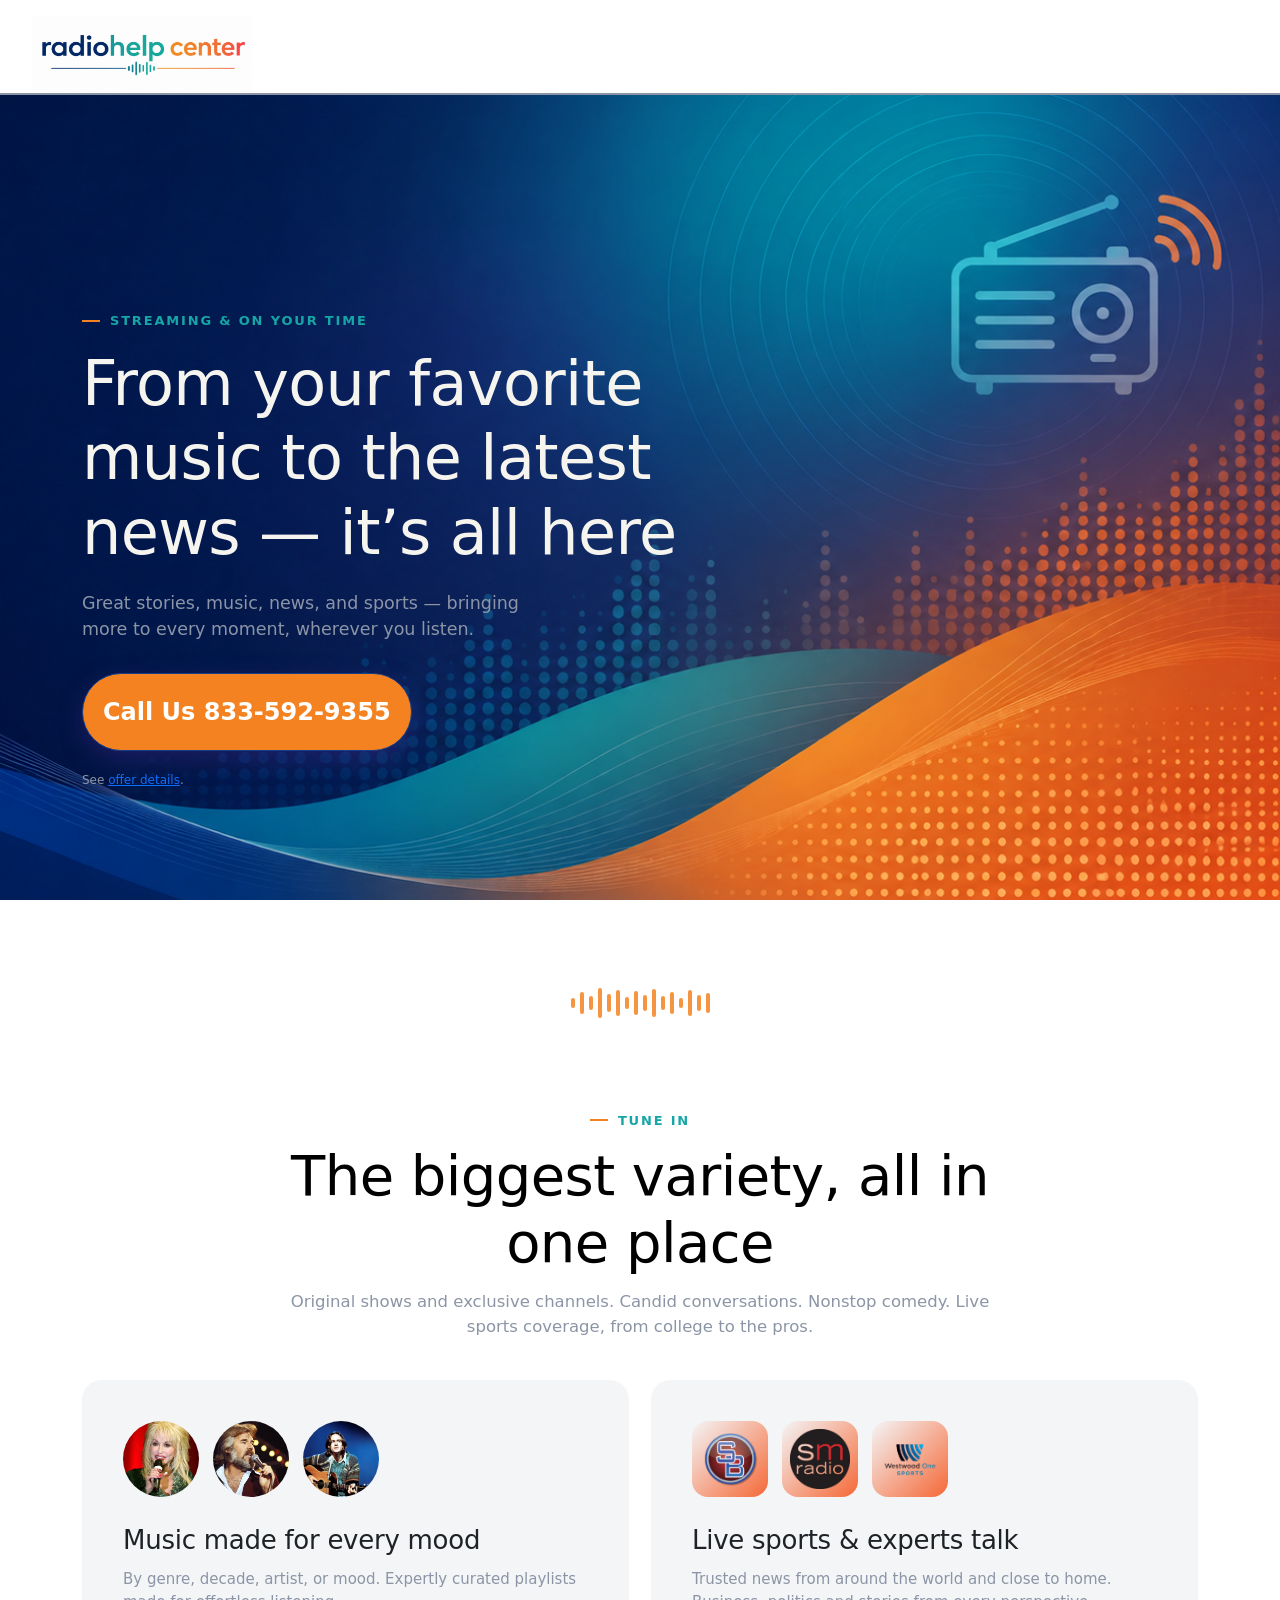
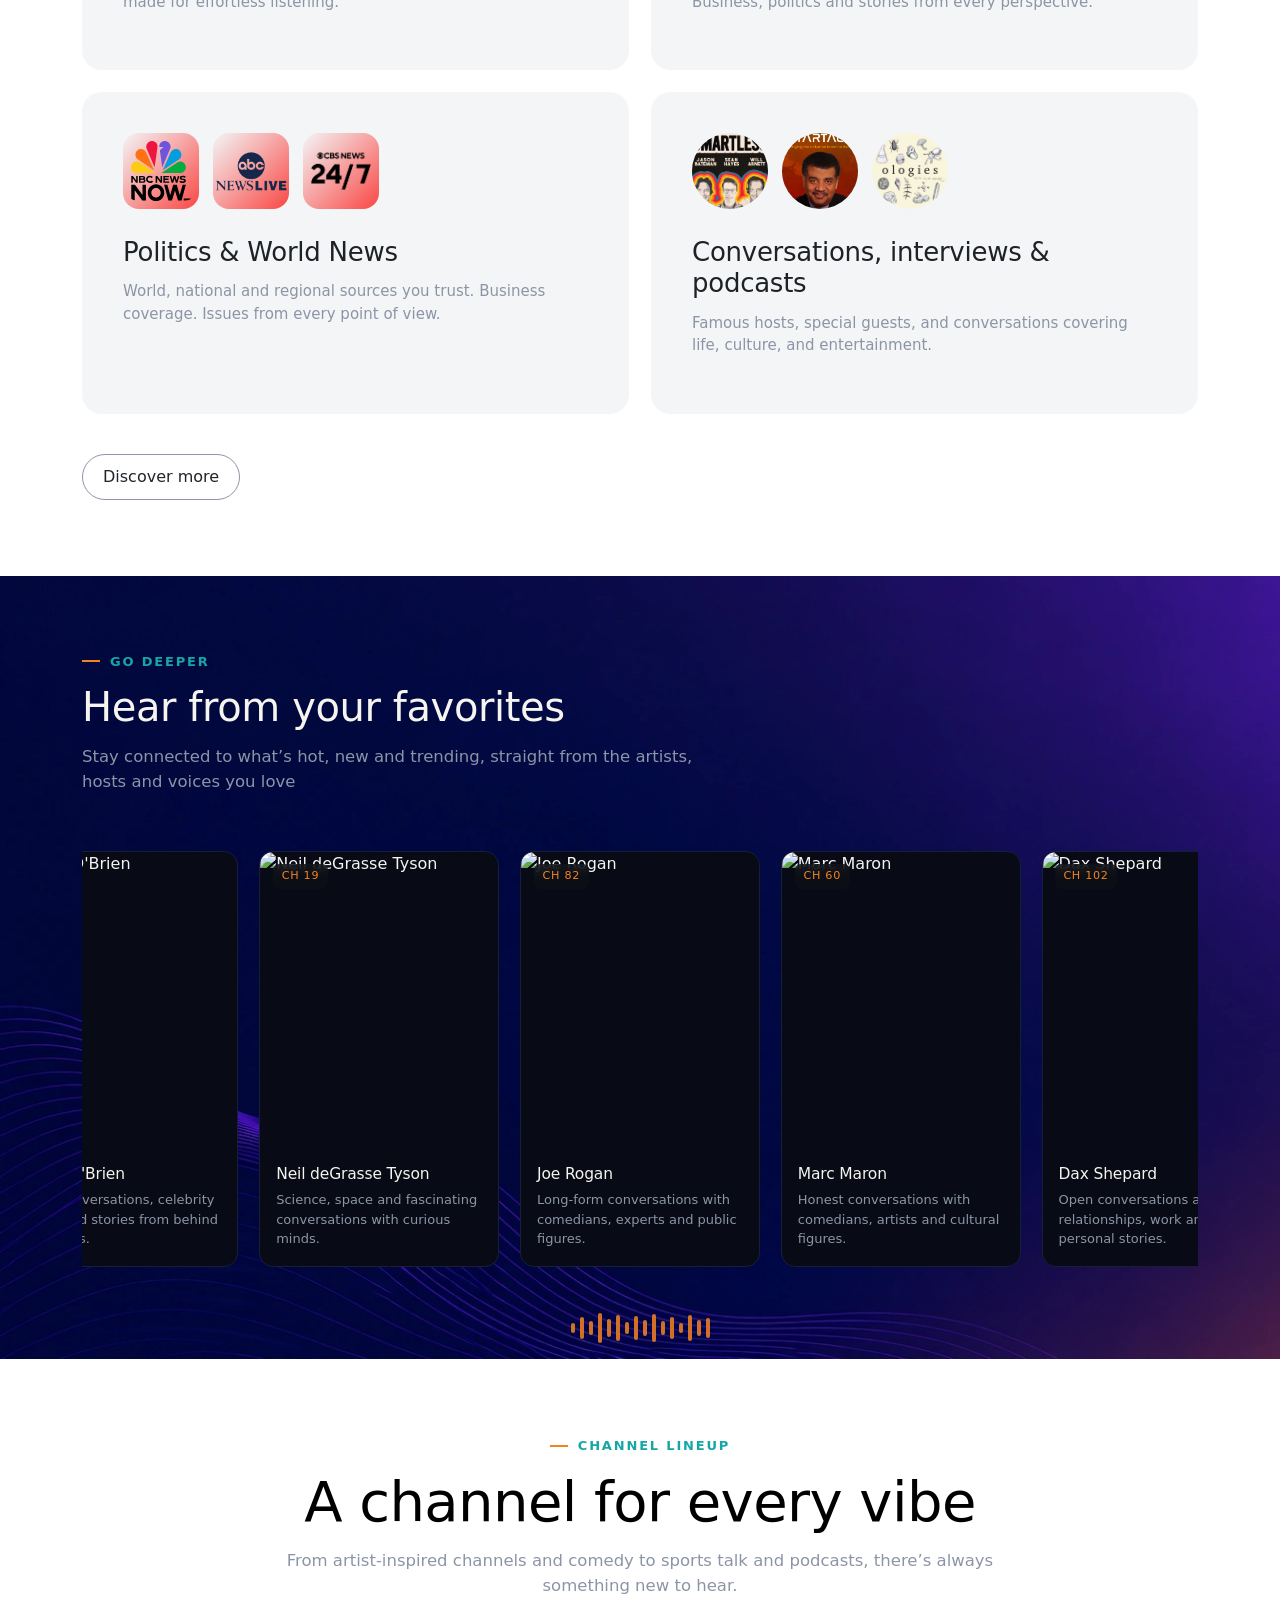
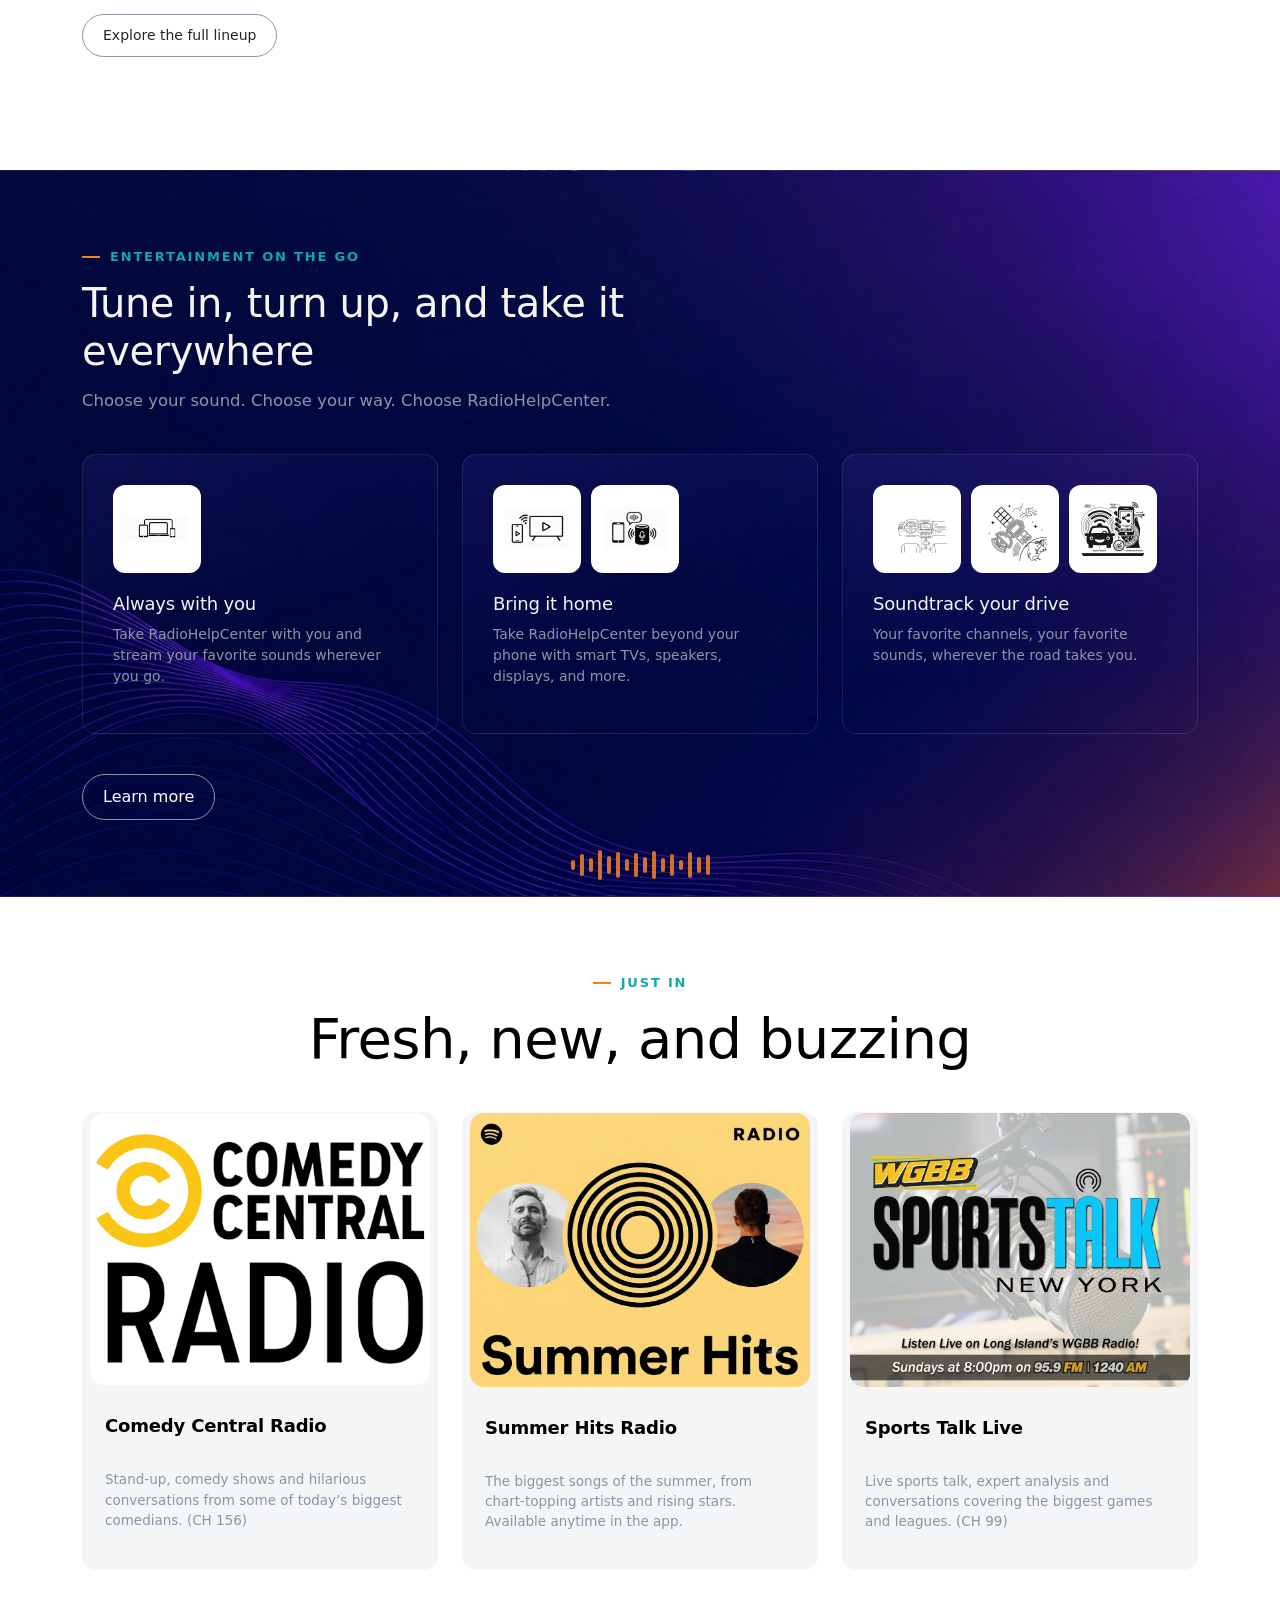
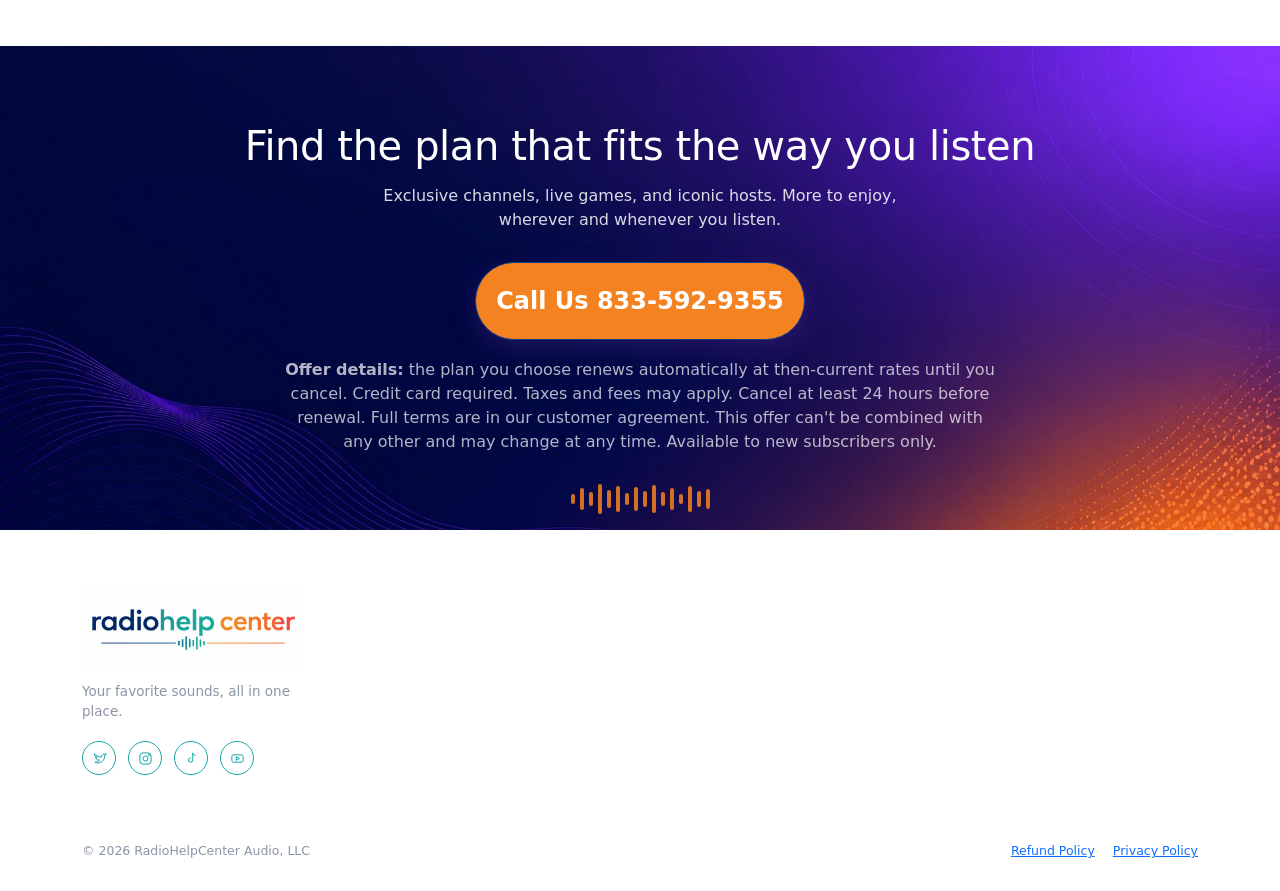
==== commit c0f6970f: "Updated radio-help-center" ====
--- a/index.html
+++ b/index.html
@@ -4,21 +4,24 @@
 <head>
   <meta charset="UTF-8">
   <meta name="viewport" content="width=device-width, initial-scale=1.0">
-  <title>RadioAssist — Everything You Want to Hear Lives Here</title>
+  <title>RadioHelpCenter — Radio Help Made Simple</title>
   <link rel="preconnect" href="https://fonts.googleapis.com">
-  <link rel="stylesheet" href="/assets/styles/style.css"/>
-  <link href="https://cdn.jsdelivr.net/npm/bootstrap@5.3.8/dist/css/bootstrap.min.css" rel="stylesheet" integrity="sha384-sRIl4kxILFvY47J16cr9ZwB07vP4J8+LH7qKQnuqkuIAvNWLzeN8tE5YBujZqJLB" crossorigin="anonymous">
+  <link rel="stylesheet" href="/assets/styles/style.css" />
+  <link rel="stylesheet" href="/assets/styles/siriusxm.css" />
+  <link href="https://cdn.jsdelivr.net/npm/bootstrap@5.3.8/dist/css/bootstrap.min.css" rel="stylesheet"
+    integrity="sha384-sRIl4kxILFvY47J16cr9ZwB07vP4J8+LH7qKQnuqkuIAvNWLzeN8tE5YBujZqJLB" crossorigin="anonymous">
   <link rel="preload" as="image" href="/assets/images/banner.webp">
   <link rel="preload" as="image" href="/assets/images/banner1.webp">
   <script src="https://cdnjs.cloudflare.com/ajax/libs/jquery/3.7.1/jquery.min.js"></script>
-  <link rel="stylesheet" href="https://cdnjs.cloudflare.com/ajax/libs/font-awesome/6.7.2/css/all.min.css">
+
 </head>
 
 <body>
 
   <div class="stage">
     <div class="mark">
-      <img src="[data-uri]" alt="radioassist logo">
+      <img
+        src="[data-uri]